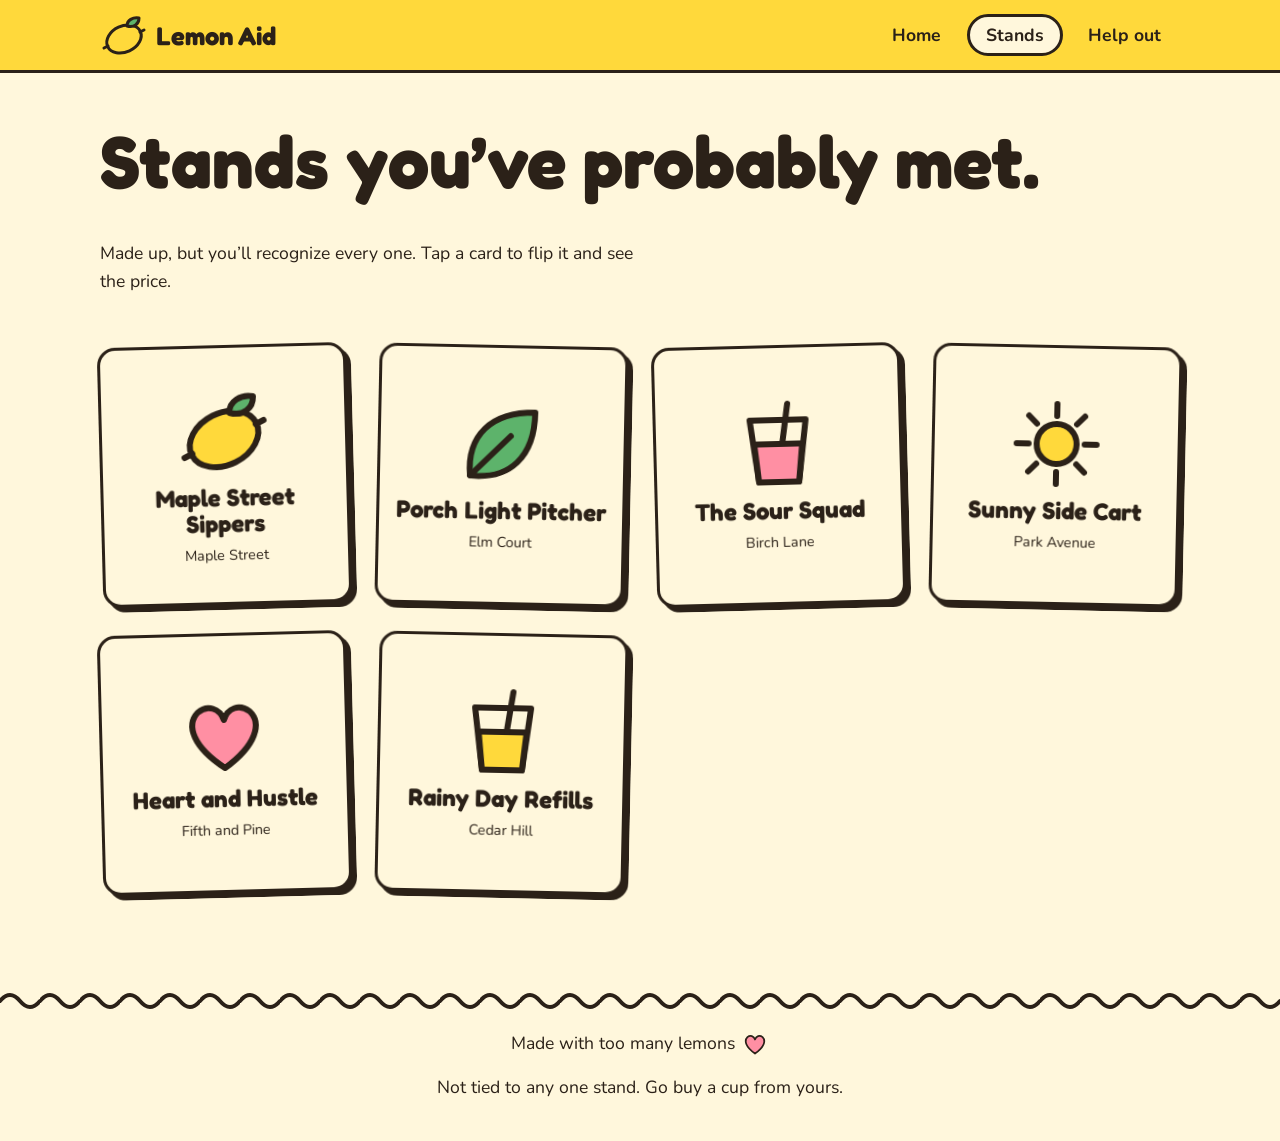
==== gallery.html @ 80e5ecb8 "Add files via upload" ====
<!doctype html>
<html lang="en"><head><meta charset="utf-8"><meta name="viewport" content="width=device-width, initial-scale=1"><link rel="stylesheet" href="css/style.css"><title>Stands | Lemon Aid</title></head><body>
<header class="site-header"><div class="wrap">
  <a class="logo" href="index.html"><svg class="icon icon-md"><use href="#lemon"/></svg>Lemon Aid</a>
  <nav><ul class="nav">
    <li><a href="index.html">Home</a></li>
    <li><a href="gallery.html" aria-current="page">Stands</a></li>
    <li><a href="help.html">Help out</a></li>
  </ul></nav>
</div></header>
<main>
<section class="page-head"><div class="wrap">
  <h1>Stands you’ve probably met.</h1>
  <p>Made up, but you’ll recognize every one. Tap a card to flip it and see the price.</p>
</div></section>
<section class="section" style="padding-top:1rem"><div class="wrap"><div class="grid"><article class="stand-card" tabindex="0" aria-label="Maple Street Sippers, tap to flip"><div class="card-inner"><div class="card-face card-front"><svg class="icon icon-lg" style="--icon-fill:var(--lemon)"><use href="#lemon"/></svg><h3>Maple Street Sippers</h3><p class="town">Maple Street</p></div><div class="card-face card-back"><p>Two siblings, one cooler, zero change. They make the math fun.</p><p class="price">50¢ a cup</p></div></div></article><article class="stand-card" tabindex="0" aria-label="Porch Light Pitcher, tap to flip"><div class="card-inner"><div class="card-face card-front"><svg class="icon icon-lg" style="--icon-fill:var(--leaf)"><use href="#leaf"/></svg><h3>Porch Light Pitcher</h3><p class="town">Elm Court</p></div><div class="card-face card-back"><p>Grandma runs the till. The mint is from the backyard and the gossip is free.</p><p class="price">75¢ a cup</p></div></div></article><article class="stand-card" tabindex="0" aria-label="The Sour Squad, tap to flip"><div class="card-inner"><div class="card-face card-front"><svg class="icon icon-lg" style="--icon-fill:var(--pink)"><use href="#cup"/></svg><h3>The Sour Squad</h3><p class="town">Birch Lane</p></div><div class="card-face card-back"><p>Extra tart, extra loud. Laugh at a joke, get a free refill.</p><p class="price">25¢ a cup</p></div></div></article><article class="stand-card" tabindex="0" aria-label="Sunny Side Cart, tap to flip"><div class="card-inner"><div class="card-face card-front"><svg class="icon icon-lg" style="--icon-fill:var(--lemon)"><use href="#sun"/></svg><h3>Sunny Side Cart</h3><p class="town">Park Avenue</p></div><div class="card-face card-back"><p>A wagon, a parasol and a hand-painted sign that is crooked on purpose.</p><p class="price">$1 a cup</p></div></div></article><article class="stand-card" tabindex="0" aria-label="Heart and Hustle, tap to flip"><div class="card-inner"><div class="card-face card-front"><svg class="icon icon-lg" style="--icon-fill:var(--pink)"><use href="#heart"/></svg><h3>Heart and Hustle</h3><p class="town">Fifth and Pine</p></div><div class="card-face card-back"><p>Ice so cold your teeth file a complaint. Coins, bills or high fives.</p><p class="price">50¢ a cup</p></div></div></article><article class="stand-card" tabindex="0" aria-label="Rainy Day Refills, tap to flip"><div class="card-inner"><div class="card-face card-front"><svg class="icon icon-lg" style="--icon-fill:var(--lemon)"><use href="#cup"/></svg><h3>Rainy Day Refills</h3><p class="town">Cedar Hill</p></div><div class="card-face card-back"><p>Open even when it drizzles. Umbrella included, lemons required.</p><p class="price">50¢ a cup</p></div></div></article></div></div></section>
</main>
<footer class="site-footer"><svg class="squiggle"><rect width="100%" height="24" fill="url(#wave)"/></svg><div class="wrap"><p>Made with too many lemons <svg class="icon icon-sm" style="--icon-fill:var(--pink)"><use href="#heart"/></svg></p><p>Not tied to any one stand. Go buy a cup from yours.</p></div></footer>
<script src="js/icons.js"></script><script src="js/main.js"></script>
</body></html>
---- css/style.css ----
@import url('https://fonts.googleapis.com/css2?family=Fredoka:wght@500;700&family=Nunito:wght@400;700&display=swap');

/* Colors and type */
:root {
  --lemon: #ffd93b;
  --lemon-deep: #f2b705;
  --cream: #fff7dc;
  --ink: #2b2118;
  --leaf: #5db36b;
  --pink: #ff8fa3;

  --font-display: 'Fredoka', 'Trebuchet MS', system-ui, sans-serif;
  --font-body: 'Nunito', 'Segoe UI', system-ui, sans-serif;
  --fs-sm: 0.9rem;
  --fs-md: 1.1rem;
  --fs-lg: 1.5rem;
  --fs-xl: clamp(2rem, 5vw, 3rem);
  --fs-2xl: clamp(2.6rem, 7vw, 4.6rem);

  --line: 3px;
  --radius: 18px;
}

/* Base */
*, *::before, *::after { box-sizing: border-box; }
html { scroll-behavior: smooth; }
body { margin: 0; background: var(--cream); color: var(--ink); font: var(--fs-md)/1.6 var(--font-body); overflow-x: hidden; }
h1, h2, h3 { font-family: var(--font-display); line-height: 1.1; margin: 0 0 0.5em; }
h1 { font-size: var(--fs-2xl); }
h2 { font-size: var(--fs-xl); }
h3 { font-size: var(--fs-lg); }
p { margin: 0 0 1em; }
a { color: inherit; }
:focus-visible { outline: var(--line) dashed var(--ink); outline-offset: 4px; }
.wrap { width: min(1080px, 100% - 2.5rem); margin-inline: auto; }
.section { padding: 4rem 0; }
.section-lemon { background: var(--lemon); border-block: var(--line) solid var(--ink); }
.page-head { padding: 3rem 0 1rem; }
.page-head p { max-width: 50ch; }

/* Header and footer */
.site-header { background: var(--lemon); border-bottom: var(--line) solid var(--ink); }
.site-header .wrap { display: flex; flex-wrap: wrap; align-items: center; justify-content: space-between; gap: 0.5rem 1rem; padding: 0.7rem 0; }
.logo { display: flex; align-items: center; gap: 0.5rem; font: 700 1.6rem var(--font-display); text-decoration: none; }
.nav { display: flex; gap: 0.4rem; margin: 0; padding: 0; list-style: none; }
.nav a { display: block; padding: 0.25rem 1rem; border: var(--line) solid transparent; border-radius: 99px; font-weight: 700; text-decoration: none; }
.nav a:hover, .nav a[aria-current] { background: var(--cream); border-color: var(--ink); }
.site-footer { padding-bottom: 2.5rem; text-align: center; }
.site-footer p { display: flex; flex-wrap: wrap; justify-content: center; align-items: center; gap: 0.4rem; margin: 1rem 0 0; }

/* Icons */
.icon { display: inline-block; width: 1.5rem; height: 1.5rem; flex: none; overflow: visible; }
.icon-sm { width: 28px; height: 28px; }
.icon-md { width: 48px; height: 48px; }
.icon-lg { width: 96px; height: 96px; }

/* Squiggles */
.squiggle { display: block; width: 100%; height: 24px; }

/* Buttons */
.btn {
  --btn-bg: var(--lemon);
  --btn-ink: var(--ink);
  display: inline-flex; align-items: center; justify-content: center; gap: 0.5rem;
  padding: 0.7rem 1.4rem;
  font: 700 var(--fs-md) var(--font-display);
  color: var(--btn-ink); background: var(--btn-bg);
  border: var(--line) solid var(--ink); border-radius: 99px;
  box-shadow: 4px 4px 0 var(--ink);
  cursor: pointer; text-decoration: none;
  transition: transform 0.12s, box-shadow 0.12s;
}
.btn:hover { transform: translate(-2px, -2px); box-shadow: 6px 6px 0 var(--ink); }
.btn:active { transform: translate(4px, 4px); box-shadow: 0 0 0 var(--ink); }
.btn:disabled { opacity: 0.5; pointer-events: none; }
.btn-pink { --btn-bg: var(--pink); }
.btn-outline { --btn-bg: var(--cream); }
.btn-round { padding: 0.7rem; border-radius: 50%; }
.btn-sm { padding: 0.35rem 1rem; font-size: var(--fs-sm); }

/* Hero */
.hero { padding: 3.5rem 0 2.5rem; }
.hero .wrap, .pour-grid { display: grid; grid-template-columns: 1.1fr 1fr; gap: 2rem; align-items: center; }
.hero p { max-width: 34ch; }
.hero-actions { display: flex; flex-wrap: wrap; gap: 1rem; margin-top: 1.5rem; }
.hero-art { position: relative; }
.hero-lemon { position: absolute; left: 58%; top: 33%; animation: bounce 1.6s ease-in-out infinite; }
.hero-lemon .icon { width: clamp(60px, 10vw, 96px); height: auto; aspect-ratio: 1; cursor: pointer; }
.stand-art { display: block; width: 100%; height: auto; }
.stand-art * { stroke: var(--ink); stroke-width: var(--line); stroke-linejoin: round; stroke-linecap: round; }
.stand-art text { stroke: none; fill: var(--ink); font: 700 26px var(--font-display); }
.f-lemon { fill: var(--lemon); }
.f-cream { fill: var(--cream); }

/* Marquee */
.marquee { margin: 1rem -1rem; padding: 0.6rem 0; overflow: hidden; background: var(--ink); color: var(--lemon); transform: rotate(-1deg); }
.marquee-track { display: flex; align-items: center; width: max-content; font: 700 var(--fs-lg) var(--font-display); animation: scroll 20s linear infinite; }
.marquee-track > * { margin-right: 1.5rem; }
.marquee .icon { color: var(--cream); }

/* Pour a glass */
.glass { width: min(250px, 70%); justify-self: center; overflow: visible; }
.glass .ln { fill: none; stroke: var(--ink); stroke-width: var(--line); stroke-linejoin: round; }
.glass .inside { fill: var(--cream); }
.liquid { fill: var(--lemon); transform: translateY(calc((1 - var(--level, 0)) * 190px)); transition: transform 0.7s cubic-bezier(0.3, 1.4, 0.5, 1); }
.slice { opacity: 0; transform: translateY(-14px); transition: opacity 0.3s, transform 0.4s; }
.glass.full .slice { opacity: 1; transform: none; }
.pour-msg { min-height: 1.6em; margin-top: 1.2rem; font: 700 var(--fs-lg) var(--font-display); }

/* Stand cards */
.grid, .tips { display: grid; grid-template-columns: repeat(auto-fill, minmax(230px, 1fr)); gap: 1.75rem; margin-bottom: 2rem; }
.stand-card { height: 260px; perspective: 800px; cursor: pointer; }
.stand-card:nth-child(odd) { rotate: -1.5deg; }
.stand-card:nth-child(even) { rotate: 1.2deg; }
.stand-card:hover { animation: wiggle 0.45s; }
.card-inner { position: relative; height: 100%; transform-style: preserve-3d; transition: transform 0.6s; }
.is-flipped .card-inner { transform: rotateY(180deg); }
.card-face {
  position: absolute; inset: 0; display: flex; flex-direction: column; align-items: center; justify-content: center; gap: 0.4rem;
  padding: 1rem; text-align: center; backface-visibility: hidden;
  background: var(--cream); border: var(--line) solid var(--ink); border-radius: var(--radius); box-shadow: 5px 5px 0 var(--ink);
}
.card-face h3, .card-face p { margin: 0; }
.card-back { background: var(--lemon); transform: rotateY(180deg); }
.town { font-size: var(--fs-sm); }
.price { font: 700 var(--fs-lg) var(--font-display); }

/* Help page */
.tip { padding: 1.5rem; background: var(--cream); border: var(--line) solid var(--ink); border-radius: var(--radius); box-shadow: 5px 5px 0 var(--ink); }
.tip:nth-child(odd) { rotate: -1deg; }
.tip:nth-child(even) { rotate: 1deg; }
.counter { text-align: center; }
.count { font: 700 clamp(4rem, 14vw, 8rem)/1 var(--font-display); margin-bottom: 1rem; }

/* Poke shelf */
.shelf { display: flex; flex-wrap: wrap; gap: 1.2rem; margin: 1.5rem 0 2rem; }
.btn-round .icon { width: 48px; height: 48px; }
.btn-round:hover .icon, .logo:hover .icon { animation: wiggle 0.45s; }

/* Motion */
.squish { animation: squish 0.4s; transform-origin: 50% 100%; }
.seed { position: fixed; z-index: 50; pointer-events: none; animation: float 1.1s ease-out forwards; }
@keyframes wiggle { 0%, 100% { transform: rotate(0); } 25% { transform: rotate(-6deg); } 75% { transform: rotate(6deg); } }
@keyframes bounce { 0%, 100% { transform: translateY(0); } 50% { transform: translateY(-24px); } }
@keyframes squish { 0%, 100% { transform: scale(1); } 30% { transform: scale(1.3, 0.7); } 60% { transform: scale(0.85, 1.2); } }
@keyframes float { from { transform: translate(-50%, -50%) scale(0.6); } to { transform: translate(calc(-50% + var(--dx)), -220px) rotate(var(--r)); opacity: 0; } }
@keyframes scroll { to { transform: translateX(-50%); } }
@media (prefers-reduced-motion: reduce) { *, *::before, *::after { animation: none !important; transition: none !important; } }

@media (max-width: 760px) {
  .hero .wrap, .pour-grid { grid-template-columns: 1fr; }
  .hero-art { order: -1; }
}
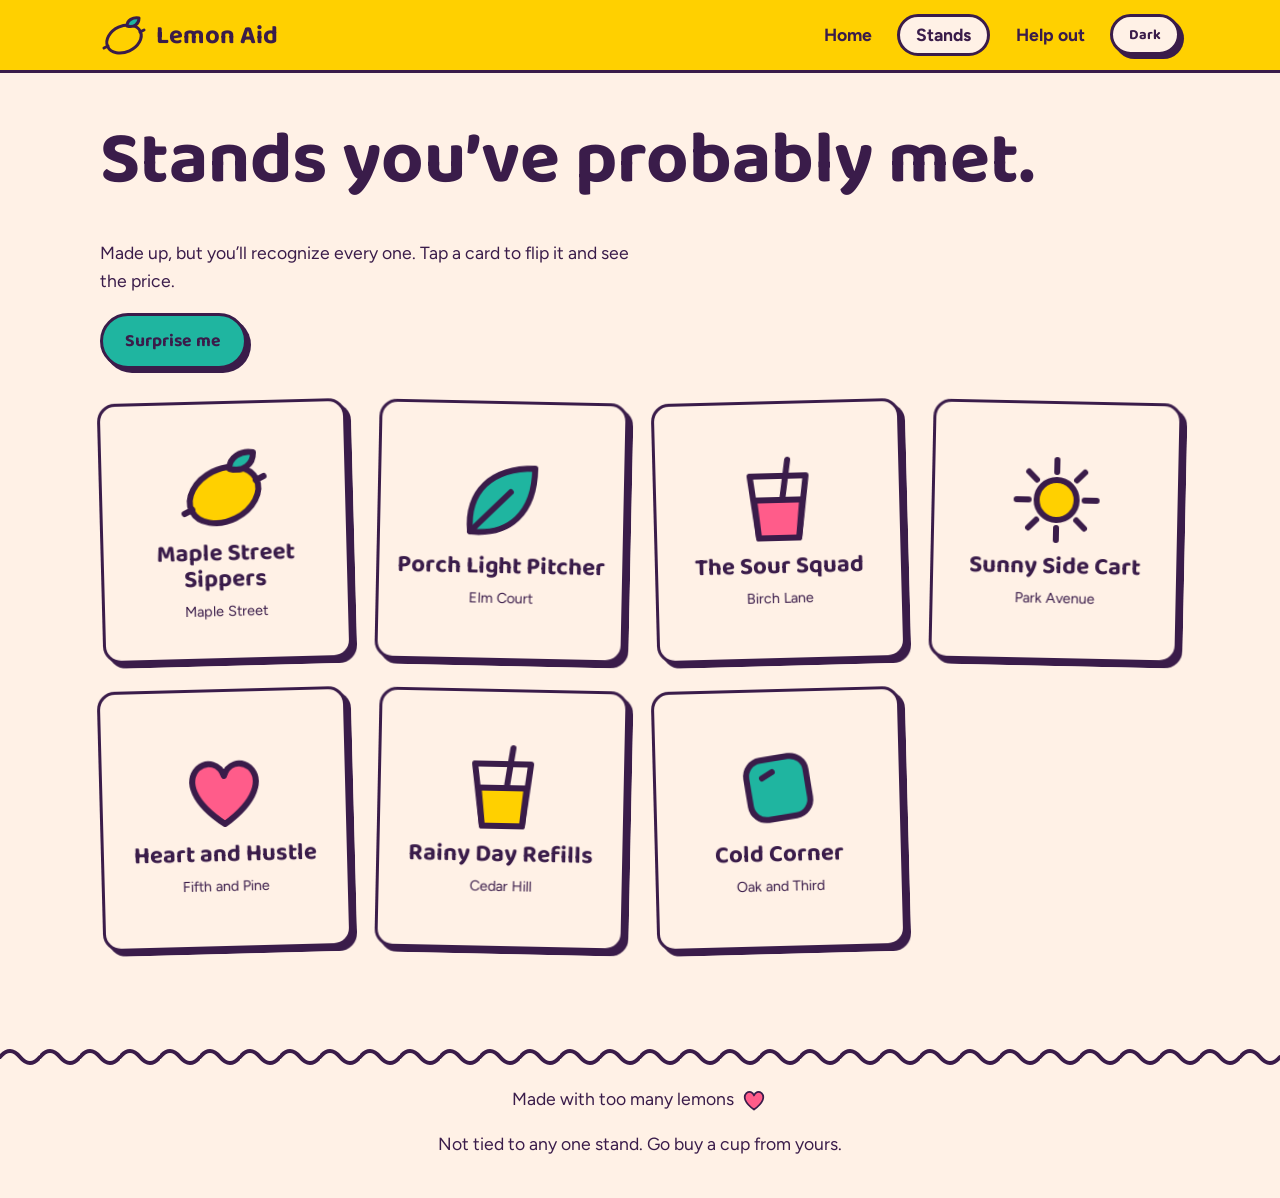
==== commit 30b8a263: "MA EDITS" ====
--- a/gallery.html
+++ b/gallery.html
@@ -6,14 +6,20 @@
     <li><a href="index.html">Home</a></li>
     <li><a href="gallery.html" aria-current="page">Stands</a></li>
     <li><a href="help.html">Help out</a></li>
+    <li><button class="btn btn-sm btn-outline" id="darkk">Dark</button></li>
   </ul></nav>
 </div></header>
 <main>
 <section class="page-head"><div class="wrap">
   <h1>Stands you’ve probably met.</h1>
   <p>Made up, but you’ll recognize every one. Tap a card to flip it and see the price.</p>
+  <!-- surprise feature -->
+  <button class="btn btn-minty" id="surpriseee">Surprise me</button>
 </div></section>
-<section class="section" style="padding-top:1rem"><div class="wrap"><div class="grid"><article class="stand-card" tabindex="0" aria-label="Maple Street Sippers, tap to flip"><div class="card-inner"><div class="card-face card-front"><svg class="icon icon-lg" style="--icon-fill:var(--lemon)"><use href="#lemon"/></svg><h3>Maple Street Sippers</h3><p class="town">Maple Street</p></div><div class="card-face card-back"><p>Two siblings, one cooler, zero change. They make the math fun.</p><p class="price">50¢ a cup</p></div></div></article><article class="stand-card" tabindex="0" aria-label="Porch Light Pitcher, tap to flip"><div class="card-inner"><div class="card-face card-front"><svg class="icon icon-lg" style="--icon-fill:var(--leaf)"><use href="#leaf"/></svg><h3>Porch Light Pitcher</h3><p class="town">Elm Court</p></div><div class="card-face card-back"><p>Grandma runs the till. The mint is from the backyard and the gossip is free.</p><p class="price">75¢ a cup</p></div></div></article><article class="stand-card" tabindex="0" aria-label="The Sour Squad, tap to flip"><div class="card-inner"><div class="card-face card-front"><svg class="icon icon-lg" style="--icon-fill:var(--pink)"><use href="#cup"/></svg><h3>The Sour Squad</h3><p class="town">Birch Lane</p></div><div class="card-face card-back"><p>Extra tart, extra loud. Laugh at a joke, get a free refill.</p><p class="price">25¢ a cup</p></div></div></article><article class="stand-card" tabindex="0" aria-label="Sunny Side Cart, tap to flip"><div class="card-inner"><div class="card-face card-front"><svg class="icon icon-lg" style="--icon-fill:var(--lemon)"><use href="#sun"/></svg><h3>Sunny Side Cart</h3><p class="town">Park Avenue</p></div><div class="card-face card-back"><p>A wagon, a parasol and a hand-painted sign that is crooked on purpose.</p><p class="price">$1 a cup</p></div></div></article><article class="stand-card" tabindex="0" aria-label="Heart and Hustle, tap to flip"><div class="card-inner"><div class="card-face card-front"><svg class="icon icon-lg" style="--icon-fill:var(--pink)"><use href="#heart"/></svg><h3>Heart and Hustle</h3><p class="town">Fifth and Pine</p></div><div class="card-face card-back"><p>Ice so cold your teeth file a complaint. Coins, bills or high fives.</p><p class="price">50¢ a cup</p></div></div></article><article class="stand-card" tabindex="0" aria-label="Rainy Day Refills, tap to flip"><div class="card-inner"><div class="card-face card-front"><svg class="icon icon-lg" style="--icon-fill:var(--lemon)"><use href="#cup"/></svg><h3>Rainy Day Refills</h3><p class="town">Cedar Hill</p></div><div class="card-face card-back"><p>Open even when it drizzles. Umbrella included, lemons required.</p><p class="price">50¢ a cup</p></div></div></article></div></div></section>
+<section class="section" style="padding-top:1rem"><div class="wrap"><div class="grid"><article class="stand-card" tabindex="0" aria-label="Maple Street Sippers, tap to flip"><div class="card-inner"><div class="card-face card-front"><svg class="icon icon-lg" style="--icon-fill:var(--lemon)"><use href="#lemon"/></svg><h3>Maple Street Sippers</h3><p class="town">Maple Street</p></div><div class="card-face card-back"><p>Two siblings, one cooler, zero change. They make the math fun.</p><p class="price">50¢ a cup</p></div></div></article><article class="stand-card" tabindex="0" aria-label="Porch Light Pitcher, tap to flip"><div class="card-inner"><div class="card-face card-front"><svg class="icon icon-lg" style="--icon-fill:var(--leaf)"><use href="#leaf"/></svg><h3>Porch Light Pitcher</h3><p class="town">Elm Court</p></div><div class="card-face card-back"><p>Grandma runs the till. The mint is from the backyard and the gossip is free.</p><p class="price">75¢ a cup</p></div></div></article><article class="stand-card" tabindex="0" aria-label="The Sour Squad, tap to flip"><div class="card-inner"><div class="card-face card-front"><svg class="icon icon-lg" style="--icon-fill:var(--pink)"><use href="#cup"/></svg><h3>The Sour Squad</h3><p class="town">Birch Lane</p></div><div class="card-face card-back"><p>Extra tart, extra loud. Laugh at a joke, get a free refill.</p><p class="price">25¢ a cup</p></div></div></article><article class="stand-card" tabindex="0" aria-label="Sunny Side Cart, tap to flip"><div class="card-inner"><div class="card-face card-front"><svg class="icon icon-lg" style="--icon-fill:var(--lemon)"><use href="#sun"/></svg><h3>Sunny Side Cart</h3><p class="town">Park Avenue</p></div><div class="card-face card-back"><p>A wagon, a parasol and a hand-painted sign that is crooked on purpose.</p><p class="price">$1 a cup</p></div></div></article><article class="stand-card" tabindex="0" aria-label="Heart and Hustle, tap to flip"><div class="card-inner"><div class="card-face card-front"><svg class="icon icon-lg" style="--icon-fill:var(--pink)"><use href="#heart"/></svg><h3>Heart and Hustle</h3><p class="town">Fifth and Pine</p></div><div class="card-face card-back"><p>Ice so cold your teeth file a complaint. Coins, bills or high fives.</p><p class="price">50¢ a cup</p></div></div></article><article class="stand-card" tabindex="0" aria-label="Rainy Day Refills, tap to flip"><div class="card-inner"><div class="card-face card-front"><svg class="icon icon-lg" style="--icon-fill:var(--lemon)"><use href="#cup"/></svg><h3>Rainy Day Refills</h3><p class="town">Cedar Hill</p></div><div class="card-face card-back"><p>Open even when it drizzles. Umbrella included, lemons required.</p><p class="price">50¢ a cup</p></div></div></article>
+<!-- new stand sustainability works -->
+<article class="stand-card" tabindex="0" aria-label="Cold Corner, tap to flip"><div class="card-inner"><div class="card-face card-front"><svg class="icon icon-lg" style="--icon-fill:var(--leaf)"><use href="#ice"/></svg><h3>Cold Corner</h3><p class="town">Oak and Third</p></div><div class="card-face card-back"><p>Crushed ice, tiny umbrellas and a very serious cashier.</p><p class="price">50¢ a cup</p></div></div></article>
+</div></div></section>
 </main>
 <footer class="site-footer"><svg class="squiggle"><rect width="100%" height="24" fill="url(#wave)"/></svg><div class="wrap"><p>Made with too many lemons <svg class="icon icon-sm" style="--icon-fill:var(--pink)"><use href="#heart"/></svg></p><p>Not tied to any one stand. Go buy a cup from yours.</p></div></footer>
 <script src="js/icons.js"></script><script src="js/main.js"></script>
--- a/css/style.css
+++ b/css/style.css
@@ -1,16 +1,19 @@
-@import url('https://fonts.googleapis.com/css2?family=Fredoka:wght@500;700&family=Nunito:wght@400;700&display=swap');
+/* fonts slight edit honestly better */
+@import url('https://fonts.googleapis.com/css2?family=Baloo+2:wght@500;700&family=Figtree:wght@400;700&display=swap');
 
 /* Colors and type */
 :root {
-  --lemon: #ffd93b;
-  --lemon-deep: #f2b705;
-  --cream: #fff7dc;
-  --ink: #2b2118;
-  --leaf: #5db36b;
-  --pink: #ff8fa3;
+  /* colors edited once */
+  --lemon: #ffd000;
+  --lemon-deep: #ff9f1c;
+  --cream: #fff1e6;
+  --ink: #3a1c4a;
+  --leaf: #1fb5a0;
+  --pink: #ff5c8a;
 
-  --font-display: 'Fredoka', 'Trebuchet MS', system-ui, sans-serif;
-  --font-body: 'Nunito', 'Segoe UI', system-ui, sans-serif;
+  /* fonts */
+  --font-display: 'Baloo 2', 'Trebuchet MS', system-ui, sans-serif;
+  --font-body: 'Figtree', 'Segoe UI', system-ui, sans-serif;
   --fs-sm: 0.9rem;
   --fs-md: 1.1rem;
   --fs-lg: 1.5rem;
@@ -77,6 +80,8 @@
 .btn-outline { --btn-bg: var(--cream); }
 .btn-round { padding: 0.7rem; border-radius: 50%; }
 .btn-sm { padding: 0.35rem 1rem; font-size: var(--fs-sm); }
+/* new button new stylee */
+.btn-minty { --btn-bg: var(--leaf); }
 
 /* Hero */
 .hero { padding: 3.5rem 0 2.5rem; }
@@ -151,3 +156,15 @@
   .hero .wrap, .pour-grid { grid-template-columns: 1fr; }
   .hero-art { order: -1; }
 }
+
+/* Animations for blowing da lemonss*/
+.seed.gust { animation: gust 2.2s ease-in forwards; }
+@keyframes gust { to { transform: translate(calc(110vw - 50%), calc(var(--dy) - 50%)) rotate(var(--r)); } }
+
+/* dark colors I hope people like em  */
+.lights-out { --cream: #2a1d33; --ink: #fff1e6; }
+.lights-out :is(.site-header, .section-lemon, .card-back) { color: var(--cream); border-color: var(--cream); }
+.lights-out :is(.nav a:hover, .nav a[aria-current]) { color: var(--ink); }
+.lights-out .btn { --btn-ink: var(--cream); }
+.lights-out .btn-outline { --btn-ink: var(--ink); }
+.lights-out .marquee { background: var(--lemon); color: var(--cream); }
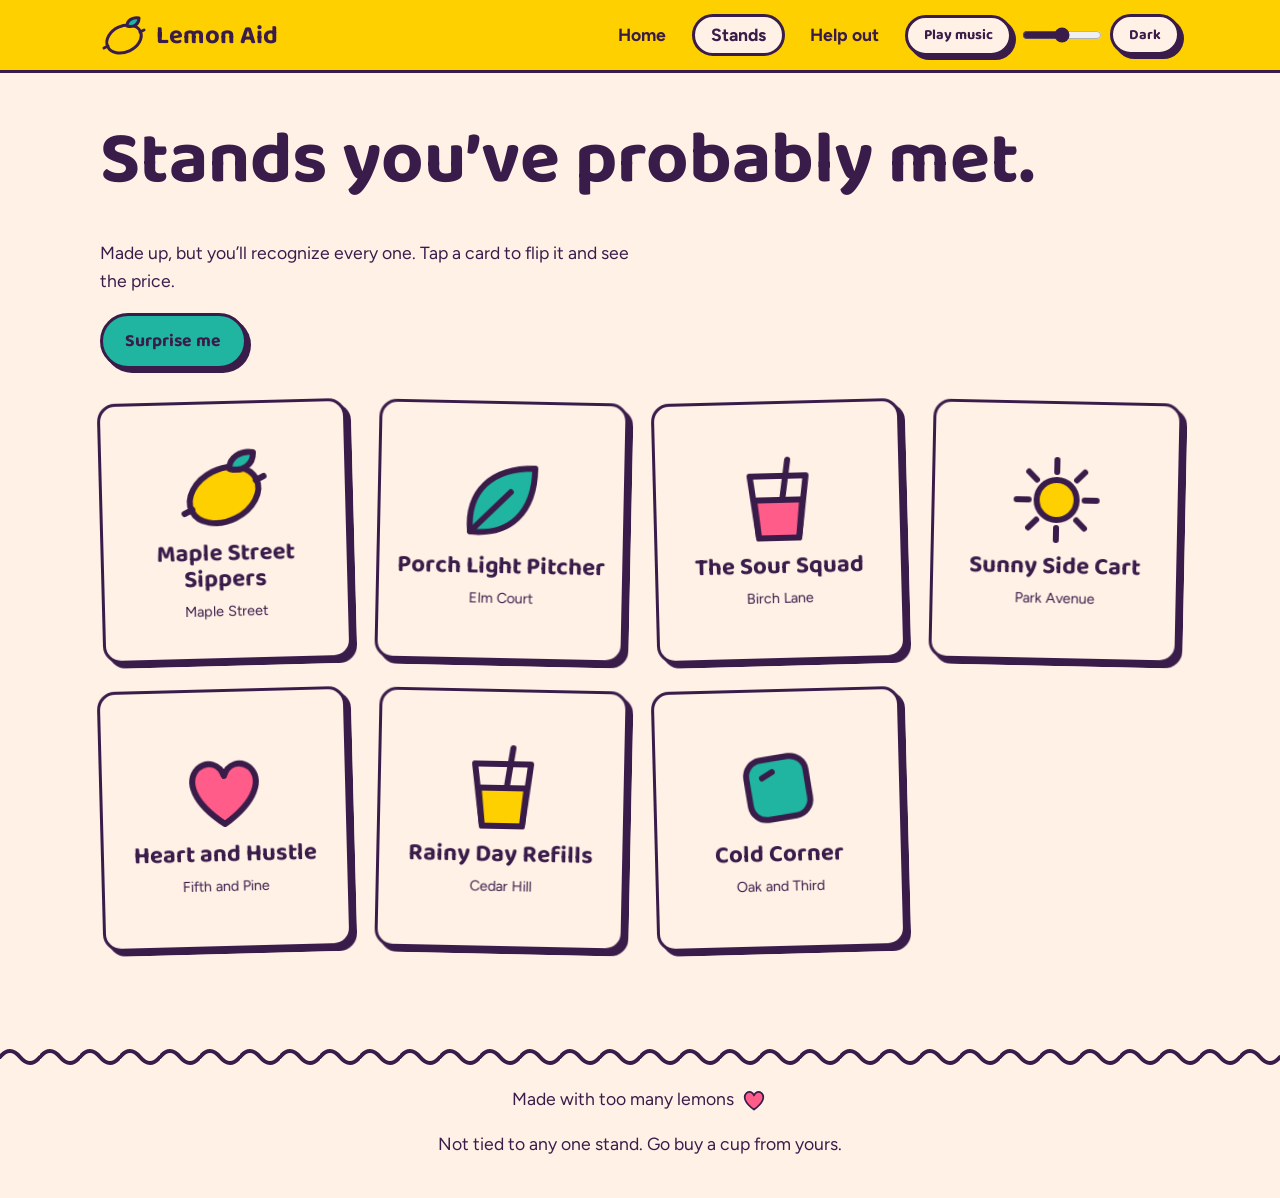
==== commit 75ca4b16: "new edits" ====
--- a/gallery.html
+++ b/gallery.html
@@ -1,26 +1,106 @@
 <!doctype html>
-<html lang="en"><head><meta charset="utf-8"><meta name="viewport" content="width=device-width, initial-scale=1"><link rel="stylesheet" href="css/style.css"><title>Stands | Lemon Aid</title></head><body>
-<header class="site-header"><div class="wrap">
-  <a class="logo" href="index.html"><svg class="icon icon-md"><use href="#lemon"/></svg>Lemon Aid</a>
-  <nav><ul class="nav">
-    <li><a href="index.html">Home</a></li>
-    <li><a href="gallery.html" aria-current="page">Stands</a></li>
-    <li><a href="help.html">Help out</a></li>
-    <li><button class="btn btn-sm btn-outline" id="darkk">Dark</button></li>
-  </ul></nav>
-</div></header>
-<main>
-<section class="page-head"><div class="wrap">
-  <h1>Stands you’ve probably met.</h1>
-  <p>Made up, but you’ll recognize every one. Tap a card to flip it and see the price.</p>
-  <!-- surprise feature -->
-  <button class="btn btn-minty" id="surpriseee">Surprise me</button>
-</div></section>
-<section class="section" style="padding-top:1rem"><div class="wrap"><div class="grid"><article class="stand-card" tabindex="0" aria-label="Maple Street Sippers, tap to flip"><div class="card-inner"><div class="card-face card-front"><svg class="icon icon-lg" style="--icon-fill:var(--lemon)"><use href="#lemon"/></svg><h3>Maple Street Sippers</h3><p class="town">Maple Street</p></div><div class="card-face card-back"><p>Two siblings, one cooler, zero change. They make the math fun.</p><p class="price">50¢ a cup</p></div></div></article><article class="stand-card" tabindex="0" aria-label="Porch Light Pitcher, tap to flip"><div class="card-inner"><div class="card-face card-front"><svg class="icon icon-lg" style="--icon-fill:var(--leaf)"><use href="#leaf"/></svg><h3>Porch Light Pitcher</h3><p class="town">Elm Court</p></div><div class="card-face card-back"><p>Grandma runs the till. The mint is from the backyard and the gossip is free.</p><p class="price">75¢ a cup</p></div></div></article><article class="stand-card" tabindex="0" aria-label="The Sour Squad, tap to flip"><div class="card-inner"><div class="card-face card-front"><svg class="icon icon-lg" style="--icon-fill:var(--pink)"><use href="#cup"/></svg><h3>The Sour Squad</h3><p class="town">Birch Lane</p></div><div class="card-face card-back"><p>Extra tart, extra loud. Laugh at a joke, get a free refill.</p><p class="price">25¢ a cup</p></div></div></article><article class="stand-card" tabindex="0" aria-label="Sunny Side Cart, tap to flip"><div class="card-inner"><div class="card-face card-front"><svg class="icon icon-lg" style="--icon-fill:var(--lemon)"><use href="#sun"/></svg><h3>Sunny Side Cart</h3><p class="town">Park Avenue</p></div><div class="card-face card-back"><p>A wagon, a parasol and a hand-painted sign that is crooked on purpose.</p><p class="price">$1 a cup</p></div></div></article><article class="stand-card" tabindex="0" aria-label="Heart and Hustle, tap to flip"><div class="card-inner"><div class="card-face card-front"><svg class="icon icon-lg" style="--icon-fill:var(--pink)"><use href="#heart"/></svg><h3>Heart and Hustle</h3><p class="town">Fifth and Pine</p></div><div class="card-face card-back"><p>Ice so cold your teeth file a complaint. Coins, bills or high fives.</p><p class="price">50¢ a cup</p></div></div></article><article class="stand-card" tabindex="0" aria-label="Rainy Day Refills, tap to flip"><div class="card-inner"><div class="card-face card-front"><svg class="icon icon-lg" style="--icon-fill:var(--lemon)"><use href="#cup"/></svg><h3>Rainy Day Refills</h3><p class="town">Cedar Hill</p></div><div class="card-face card-back"><p>Open even when it drizzles. Umbrella included, lemons required.</p><p class="price">50¢ a cup</p></div></div></article>
-<!-- new stand sustainability works -->
-<article class="stand-card" tabindex="0" aria-label="Cold Corner, tap to flip"><div class="card-inner"><div class="card-face card-front"><svg class="icon icon-lg" style="--icon-fill:var(--leaf)"><use href="#ice"/></svg><h3>Cold Corner</h3><p class="town">Oak and Third</p></div><div class="card-face card-back"><p>Crushed ice, tiny umbrellas and a very serious cashier.</p><p class="price">50¢ a cup</p></div></div></article>
-</div></div></section>
-</main>
-<footer class="site-footer"><svg class="squiggle"><rect width="100%" height="24" fill="url(#wave)"/></svg><div class="wrap"><p>Made with too many lemons <svg class="icon icon-sm" style="--icon-fill:var(--pink)"><use href="#heart"/></svg></p><p>Not tied to any one stand. Go buy a cup from yours.</p></div></footer>
-<script src="js/icons.js"></script><script src="js/main.js"></script>
-</body></html>
+<html lang="en">
+<head>
+  <meta charset="utf-8">
+  <meta name="viewport" content="width=device-width, initial-scale=1">
+  <title>Stands | Lemon Aid</title>
+  <link rel="stylesheet" href="css/style.css">
+</head>
+<body>
+  <header class="site-header">
+    <div class="wrap">
+      <a class="logo" href="index.html"><svg class="icon icon-md"><use href="#lemon"></use></svg>Lemon Aid</a>
+      <nav aria-label="Main navigation">
+        <ul class="nav">
+          <li><a href="index.html">Home</a></li>
+          <li><a href="gallery.html" aria-current="page">Stands</a></li>
+          <li><a href="help.html">Help out</a></li>
+          <!-- Music button and volume slider -->
+          <li class="music-controls">
+            <button class="btn btn-sm btn-outline" id="music-button" type="button">Play music</button>
+            <input id="volume-slider" type="range" min="0" max="100" value="50" aria-label="Music volume">
+          </li>
+          <li><button class="btn btn-sm btn-outline" id="dark-toggle" type="button">Dark</button></li>
+        </ul>
+      </nav>
+    </div>
+  </header>
+
+  <main>
+    <section class="page-head">
+      <div class="wrap">
+        <h1>Stands you’ve probably met.</h1>
+        <p>Made up, but you’ll recognize every one. Tap a card to flip it and see the price.</p>
+        <button class="btn btn-minty" id="surprise-button" type="button">Surprise me</button>
+      </div>
+    </section>
+
+    <section class="section" style="padding-top:1rem">
+      <div class="wrap">
+        <div class="grid">
+          <article class="stand-card" role="button" tabindex="0" aria-pressed="false" aria-label="Maple Street Sippers, tap to flip">
+            <div class="card-inner">
+              <div class="card-face card-front"><svg class="icon icon-lg" style="--icon-fill:var(--lemon)"><use href="#lemon"></use></svg><h3>Maple Street Sippers</h3><p class="town">Maple Street</p></div>
+              <div class="card-face card-back"><p>Two siblings, one cooler, zero change. They make the math fun.</p><p class="price">50¢ a cup</p></div>
+            </div>
+          </article>
+          <article class="stand-card" role="button" tabindex="0" aria-pressed="false" aria-label="Porch Light Pitcher, tap to flip">
+            <div class="card-inner">
+              <div class="card-face card-front"><svg class="icon icon-lg" style="--icon-fill:var(--leaf)"><use href="#leaf"></use></svg><h3>Porch Light Pitcher</h3><p class="town">Elm Court</p></div>
+              <div class="card-face card-back"><p>Grandma runs the till. The mint is from the backyard and the gossip is free.</p><p class="price">75¢ a cup</p></div>
+            </div>
+          </article>
+          <article class="stand-card" role="button" tabindex="0" aria-pressed="false" aria-label="The Sour Squad, tap to flip">
+            <div class="card-inner">
+              <div class="card-face card-front"><svg class="icon icon-lg" style="--icon-fill:var(--pink)"><use href="#cup"></use></svg><h3>The Sour Squad</h3><p class="town">Birch Lane</p></div>
+              <div class="card-face card-back"><p>Extra tart, extra loud. Laugh at a joke, get a free refill.</p><p class="price">25¢ a cup</p></div>
+            </div>
+          </article>
+          <article class="stand-card" role="button" tabindex="0" aria-pressed="false" aria-label="Sunny Side Cart, tap to flip">
+            <div class="card-inner">
+              <div class="card-face card-front"><svg class="icon icon-lg" style="--icon-fill:var(--lemon)"><use href="#sun"></use></svg><h3>Sunny Side Cart</h3><p class="town">Park Avenue</p></div>
+              <div class="card-face card-back"><p>A wagon, a parasol and a hand-painted sign that is crooked on purpose.</p><p class="price">$1 a cup</p></div>
+            </div>
+          </article>
+          <article class="stand-card" role="button" tabindex="0" aria-pressed="false" aria-label="Heart and Hustle, tap to flip">
+            <div class="card-inner">
+              <div class="card-face card-front"><svg class="icon icon-lg" style="--icon-fill:var(--pink)"><use href="#heart"></use></svg><h3>Heart and Hustle</h3><p class="town">Fifth and Pine</p></div>
+              <div class="card-face card-back"><p>Ice so cold your teeth file a complaint. Coins, bills or high fives.</p><p class="price">50¢ a cup</p></div>
+            </div>
+          </article>
+          <article class="stand-card" role="button" tabindex="0" aria-pressed="false" aria-label="Rainy Day Refills, tap to flip">
+            <div class="card-inner">
+              <div class="card-face card-front"><svg class="icon icon-lg" style="--icon-fill:var(--lemon)"><use href="#cup"></use></svg><h3>Rainy Day Refills</h3><p class="town">Cedar Hill</p></div>
+              <div class="card-face card-back"><p>Open even when it drizzles. Umbrella included, lemons required.</p><p class="price">50¢ a cup</p></div>
+            </div>
+          </article>
+          <article class="stand-card" role="button" tabindex="0" aria-pressed="false" aria-label="Cold Corner, tap to flip">
+            <div class="card-inner">
+              <div class="card-face card-front"><svg class="icon icon-lg" style="--icon-fill:var(--leaf)"><use href="#ice"></use></svg><h3>Cold Corner</h3><p class="town">Oak and Third</p></div>
+              <div class="card-face card-back"><p>Crushed ice, tiny umbrellas and a very serious cashier.</p><p class="price">50¢ a cup</p></div>
+            </div>
+          </article>
+        </div>
+      </div>
+    </section>
+  </main>
+
+  <footer class="site-footer">
+    <svg class="squiggle"><rect width="100%" height="24" fill="url(#wave)"></rect></svg>
+    <div class="wrap">
+      <p>Made with too many lemons <svg class="icon icon-sm" style="--icon-fill:var(--pink)"><use href="#heart"></use></svg></p>
+      <p>Not tied to any one stand. Go buy a cup from yours.</p>
+    </div>
+  </footer>
+
+  <!-- Scroll-to-top button -->
+  <button class="btn btn-round scroll-top-button" id="scroll-to-top" type="button" aria-label="Scroll to top" title="Back to top">
+    <svg class="scroll-top-icon" viewBox="0 0 24 24"><path d="M12 19V5M5 12l7-7 7 7"></path></svg>
+  </button>
+
+  <!-- Background music file -->
+  <audio id="background-music" src="audio/background_music.mp3" loop preload="none"></audio>
+  <script src="js/icons.js"></script>
+  <script src="js/main.js"></script>
+</body>
+</html>
--- a/css/style.css
+++ b/css/style.css
@@ -1,17 +1,11 @@
-/* fonts slight edit honestly better */
 @import url('https://fonts.googleapis.com/css2?family=Baloo+2:wght@500;700&family=Figtree:wght@400;700&display=swap');
 
-/* Colors and type */
 :root {
-  /* colors edited once */
   --lemon: #ffd000;
-  --lemon-deep: #ff9f1c;
   --cream: #fff1e6;
   --ink: #3a1c4a;
   --leaf: #1fb5a0;
   --pink: #ff5c8a;
-
-  /* fonts */
   --font-display: 'Baloo 2', 'Trebuchet MS', system-ui, sans-serif;
   --font-body: 'Figtree', 'Segoe UI', system-ui, sans-serif;
   --fs-sm: 0.9rem;
@@ -19,16 +13,14 @@
   --fs-lg: 1.5rem;
   --fs-xl: clamp(2rem, 5vw, 3rem);
   --fs-2xl: clamp(2.6rem, 7vw, 4.6rem);
-
   --line: 3px;
   --radius: 18px;
 }
 
-/* Base */
 *, *::before, *::after { box-sizing: border-box; }
 html { scroll-behavior: smooth; }
-body { margin: 0; background: var(--cream); color: var(--ink); font: var(--fs-md)/1.6 var(--font-body); overflow-x: hidden; }
-h1, h2, h3 { font-family: var(--font-display); line-height: 1.1; margin: 0 0 0.5em; }
+body { margin: 0; overflow-x: hidden; background: var(--cream); color: var(--ink); font: var(--fs-md)/1.6 var(--font-body); }
+h1, h2, h3 { margin: 0 0 0.5em; font-family: var(--font-display); line-height: 1.1; }
 h1 { font-size: var(--fs-2xl); }
 h2 { font-size: var(--fs-xl); }
 h3 { font-size: var(--fs-lg); }
@@ -37,73 +29,75 @@
 :focus-visible { outline: var(--line) dashed var(--ink); outline-offset: 4px; }
 .wrap { width: min(1080px, 100% - 2.5rem); margin-inline: auto; }
 .section { padding: 4rem 0; }
-.section-lemon { background: var(--lemon); border-block: var(--line) solid var(--ink); }
+.section-lemon { border-block: var(--line) solid var(--ink); background: var(--lemon); }
 .page-head { padding: 3rem 0 1rem; }
 .page-head p { max-width: 50ch; }
 
-/* Header and footer */
-.site-header { background: var(--lemon); border-bottom: var(--line) solid var(--ink); }
+.site-header { border-bottom: var(--line) solid var(--ink); background: var(--lemon); }
 .site-header .wrap { display: flex; flex-wrap: wrap; align-items: center; justify-content: space-between; gap: 0.5rem 1rem; padding: 0.7rem 0; }
 .logo { display: flex; align-items: center; gap: 0.5rem; font: 700 1.6rem var(--font-display); text-decoration: none; }
-.nav { display: flex; gap: 0.4rem; margin: 0; padding: 0; list-style: none; }
+.nav { display: flex; flex-wrap: wrap; gap: 0.4rem; margin: 0; padding: 0; list-style: none; }
 .nav a { display: block; padding: 0.25rem 1rem; border: var(--line) solid transparent; border-radius: 99px; font-weight: 700; text-decoration: none; }
-.nav a:hover, .nav a[aria-current] { background: var(--cream); border-color: var(--ink); }
+.nav a:hover, .nav a[aria-current] { border-color: var(--ink); background: var(--cream); }
+
+/* Music controls */
+.music-controls { display: flex; align-items: center; gap: 0.5rem; }
+#volume-slider { width: 80px; accent-color: var(--ink); cursor: pointer; }
 .site-footer { padding-bottom: 2.5rem; text-align: center; }
 .site-footer p { display: flex; flex-wrap: wrap; justify-content: center; align-items: center; gap: 0.4rem; margin: 1rem 0 0; }
 
-/* Icons */
 .icon { display: inline-block; width: 1.5rem; height: 1.5rem; flex: none; overflow: visible; }
 .icon-sm { width: 28px; height: 28px; }
 .icon-md { width: 48px; height: 48px; }
 .icon-lg { width: 96px; height: 96px; }
-
-/* Squiggles */
 .squiggle { display: block; width: 100%; height: 24px; }
 
-/* Buttons */
 .btn {
   --btn-bg: var(--lemon);
   --btn-ink: var(--ink);
-  display: inline-flex; align-items: center; justify-content: center; gap: 0.5rem;
+  display: inline-flex;
+  align-items: center;
+  justify-content: center;
+  gap: 0.5rem;
   padding: 0.7rem 1.4rem;
+  border: var(--line) solid var(--ink);
+  border-radius: 99px;
+  background: var(--btn-bg);
+  box-shadow: 4px 4px 0 var(--ink);
+  color: var(--btn-ink);
   font: 700 var(--fs-md) var(--font-display);
-  color: var(--btn-ink); background: var(--btn-bg);
-  border: var(--line) solid var(--ink); border-radius: 99px;
-  box-shadow: 4px 4px 0 var(--ink);
-  cursor: pointer; text-decoration: none;
+  text-decoration: none;
+  cursor: pointer;
   transition: transform 0.12s, box-shadow 0.12s;
 }
 .btn:hover { transform: translate(-2px, -2px); box-shadow: 6px 6px 0 var(--ink); }
 .btn:active { transform: translate(4px, 4px); box-shadow: 0 0 0 var(--ink); }
 .btn:disabled { opacity: 0.5; pointer-events: none; }
 .btn-pink { --btn-bg: var(--pink); }
+.btn-minty { --btn-bg: var(--leaf); }
 .btn-outline { --btn-bg: var(--cream); }
 .btn-round { padding: 0.7rem; border-radius: 50%; }
 .btn-sm { padding: 0.35rem 1rem; font-size: var(--fs-sm); }
-/* new button new stylee */
-.btn-minty { --btn-bg: var(--leaf); }
 
-/* Hero */
 .hero { padding: 3.5rem 0 2.5rem; }
-.hero .wrap, .pour-grid { display: grid; grid-template-columns: 1.1fr 1fr; gap: 2rem; align-items: center; }
+.hero .wrap, .pour-grid { display: grid; grid-template-columns: 1.1fr 1fr; align-items: center; gap: 2rem; }
 .hero p { max-width: 34ch; }
 .hero-actions { display: flex; flex-wrap: wrap; gap: 1rem; margin-top: 1.5rem; }
 .hero-art { position: relative; }
-.hero-lemon { position: absolute; left: 58%; top: 33%; animation: bounce 1.6s ease-in-out infinite; }
-.hero-lemon .icon { width: clamp(60px, 10vw, 96px); height: auto; aspect-ratio: 1; cursor: pointer; }
+.hero-lemon { position: absolute; top: 33%; left: 58%; animation: bounce 1.6s ease-in-out infinite; }
+.hero-lemon button { padding: 0; border: 0; background: transparent; cursor: pointer; }
+.hero-lemon .icon { width: clamp(60px, 10vw, 96px); height: auto; aspect-ratio: 1; }
 .stand-art { display: block; width: 100%; height: auto; }
 .stand-art * { stroke: var(--ink); stroke-width: var(--line); stroke-linejoin: round; stroke-linecap: round; }
-.stand-art text { stroke: none; fill: var(--ink); font: 700 26px var(--font-display); }
+.stand-art text { fill: var(--ink); stroke: none; font: 700 26px var(--font-display); }
 .f-lemon { fill: var(--lemon); }
 .f-cream { fill: var(--cream); }
 
-/* Marquee */
-.marquee { margin: 1rem -1rem; padding: 0.6rem 0; overflow: hidden; background: var(--ink); color: var(--lemon); transform: rotate(-1deg); }
-.marquee-track { display: flex; align-items: center; width: max-content; font: 700 var(--fs-lg) var(--font-display); animation: scroll 20s linear infinite; }
+.marquee { margin: 1rem -1rem; padding: 0.6rem 0; overflow: hidden; transform: rotate(-1deg); background: var(--ink); color: var(--lemon); }
+.marquee-track { display: flex; align-items: center; width: max-content; animation: scroll 20s linear infinite; font: 700 var(--fs-lg) var(--font-display); }
 .marquee-track > * { margin-right: 1.5rem; }
 .marquee .icon { color: var(--cream); }
 
-/* Pour a glass */
 .glass { width: min(250px, 70%); justify-self: center; overflow: visible; }
 .glass .ln { fill: none; stroke: var(--ink); stroke-width: var(--line); stroke-linejoin: round; }
 .glass .inside { fill: var(--cream); }
@@ -112,7 +106,6 @@
 .glass.full .slice { opacity: 1; transform: none; }
 .pour-msg { min-height: 1.6em; margin-top: 1.2rem; font: 700 var(--fs-lg) var(--font-display); }
 
-/* Stand cards */
 .grid, .tips { display: grid; grid-template-columns: repeat(auto-fill, minmax(230px, 1fr)); gap: 1.75rem; margin-bottom: 2rem; }
 .stand-card { height: 260px; perspective: 800px; cursor: pointer; }
 .stand-card:nth-child(odd) { rotate: -1.5deg; }
@@ -121,50 +114,84 @@
 .card-inner { position: relative; height: 100%; transform-style: preserve-3d; transition: transform 0.6s; }
 .is-flipped .card-inner { transform: rotateY(180deg); }
 .card-face {
-  position: absolute; inset: 0; display: flex; flex-direction: column; align-items: center; justify-content: center; gap: 0.4rem;
-  padding: 1rem; text-align: center; backface-visibility: hidden;
-  background: var(--cream); border: var(--line) solid var(--ink); border-radius: var(--radius); box-shadow: 5px 5px 0 var(--ink);
+  position: absolute;
+  inset: 0;
+  display: flex;
+  flex-direction: column;
+  align-items: center;
+  justify-content: center;
+  gap: 0.4rem;
+  padding: 1rem;
+  border: var(--line) solid var(--ink);
+  border-radius: var(--radius);
+  background: var(--cream);
+  box-shadow: 5px 5px 0 var(--ink);
+  text-align: center;
+  backface-visibility: hidden;
 }
 .card-face h3, .card-face p { margin: 0; }
-.card-back { background: var(--lemon); transform: rotateY(180deg); }
+.card-back { transform: rotateY(180deg); background: var(--lemon); }
 .town { font-size: var(--fs-sm); }
 .price { font: 700 var(--fs-lg) var(--font-display); }
 
-/* Help page */
-.tip { padding: 1.5rem; background: var(--cream); border: var(--line) solid var(--ink); border-radius: var(--radius); box-shadow: 5px 5px 0 var(--ink); }
+.tip { padding: 1.5rem; border: var(--line) solid var(--ink); border-radius: var(--radius); background: var(--cream); box-shadow: 5px 5px 0 var(--ink); }
 .tip:nth-child(odd) { rotate: -1deg; }
 .tip:nth-child(even) { rotate: 1deg; }
 .counter { text-align: center; }
-.count { font: 700 clamp(4rem, 14vw, 8rem)/1 var(--font-display); margin-bottom: 1rem; }
-
-/* Poke shelf */
+.count { margin-bottom: 1rem; font: 700 clamp(4rem, 14vw, 8rem)/1 var(--font-display); }
 .shelf { display: flex; flex-wrap: wrap; gap: 1.2rem; margin: 1.5rem 0 2rem; }
 .btn-round .icon { width: 48px; height: 48px; }
 .btn-round:hover .icon, .logo:hover .icon { animation: wiggle 0.45s; }
 
-/* Motion */
-.squish { animation: squish 0.4s; transform-origin: 50% 100%; }
+.squish { transform-origin: 50% 100%; animation: squish 0.4s; }
 .seed { position: fixed; z-index: 50; pointer-events: none; animation: float 1.1s ease-out forwards; }
+
+/* Lemon cursor */
+body { cursor: url("../cursor/normal.png") 64 64, auto; }
+a, button, input, select, textarea, [role="button"] { cursor: url("../cursor/normal.png") 64 64, pointer; }
+body.mouse-clicking, body.mouse-clicking * { cursor: url("../cursor/click.png") 64 64, auto; }
 @keyframes wiggle { 0%, 100% { transform: rotate(0); } 25% { transform: rotate(-6deg); } 75% { transform: rotate(6deg); } }
 @keyframes bounce { 0%, 100% { transform: translateY(0); } 50% { transform: translateY(-24px); } }
 @keyframes squish { 0%, 100% { transform: scale(1); } 30% { transform: scale(1.3, 0.7); } 60% { transform: scale(0.85, 1.2); } }
 @keyframes float { from { transform: translate(-50%, -50%) scale(0.6); } to { transform: translate(calc(-50% + var(--dx)), -220px) rotate(var(--r)); opacity: 0; } }
 @keyframes scroll { to { transform: translateX(-50%); } }
-@media (prefers-reduced-motion: reduce) { *, *::before, *::after { animation: none !important; transition: none !important; } }
+@keyframes gust { to { transform: translate(calc(110vw - 50%), calc(var(--dy) - 50%)) rotate(var(--r)); } }
+.seed.gust { animation: gust 2.2s ease-in forwards; }
+
+.lights-out { --cream: #2a1d33; --ink: #fff1e6; }
+.lights-out :is(.site-header, .section-lemon, .card-back) { border-color: var(--cream); color: var(--cream); }
+.lights-out :is(.nav a:hover, .nav a[aria-current]) { color: var(--ink); }
+.lights-out .btn { --btn-ink: var(--cream); }
+.lights-out .btn-outline { --btn-ink: var(--ink); }
+.lights-out .marquee { background: var(--lemon); color: var(--cream); }
+
+/* Scroll-to-top button */
+.scroll-top-button {
+  position: fixed;
+  right: 25px;
+  bottom: 25px;
+  z-index: 100;
+  display: flex;
+  width: 48px;
+  height: 48px;
+  align-items: center;
+  justify-content: center;
+  padding: 10px;
+  transform: translateY(15px);
+  opacity: 0;
+  visibility: hidden;
+  pointer-events: none;
+  transition: opacity 0.3s, transform 0.3s, visibility 0.3s;
+}
+.scroll-top-button.is-visible { transform: translateY(0); opacity: 1; visibility: visible; pointer-events: auto; }
+.scroll-top-icon { width: 24px; height: 24px; fill: none; stroke: var(--ink); stroke-width: 2.5; stroke-linecap: round; stroke-linejoin: round; }
 
 @media (max-width: 760px) {
   .hero .wrap, .pour-grid { grid-template-columns: 1fr; }
   .hero-art { order: -1; }
+  .scroll-top-button { right: 16px; bottom: 16px; }
 }
 
-/* Animations for blowing da lemonss*/
-.seed.gust { animation: gust 2.2s ease-in forwards; }
-@keyframes gust { to { transform: translate(calc(110vw - 50%), calc(var(--dy) - 50%)) rotate(var(--r)); } }
-
-/* dark colors I hope people like em  */
-.lights-out { --cream: #2a1d33; --ink: #fff1e6; }
-.lights-out :is(.site-header, .section-lemon, .card-back) { color: var(--cream); border-color: var(--cream); }
-.lights-out :is(.nav a:hover, .nav a[aria-current]) { color: var(--ink); }
-.lights-out .btn { --btn-ink: var(--cream); }
-.lights-out .btn-outline { --btn-ink: var(--ink); }
-.lights-out .marquee { background: var(--lemon); color: var(--cream); }
+@media (prefers-reduced-motion: reduce) {
+  *, *::before, *::after { animation: none !important; transition: none !important; scroll-behavior: auto !important; }
+}
